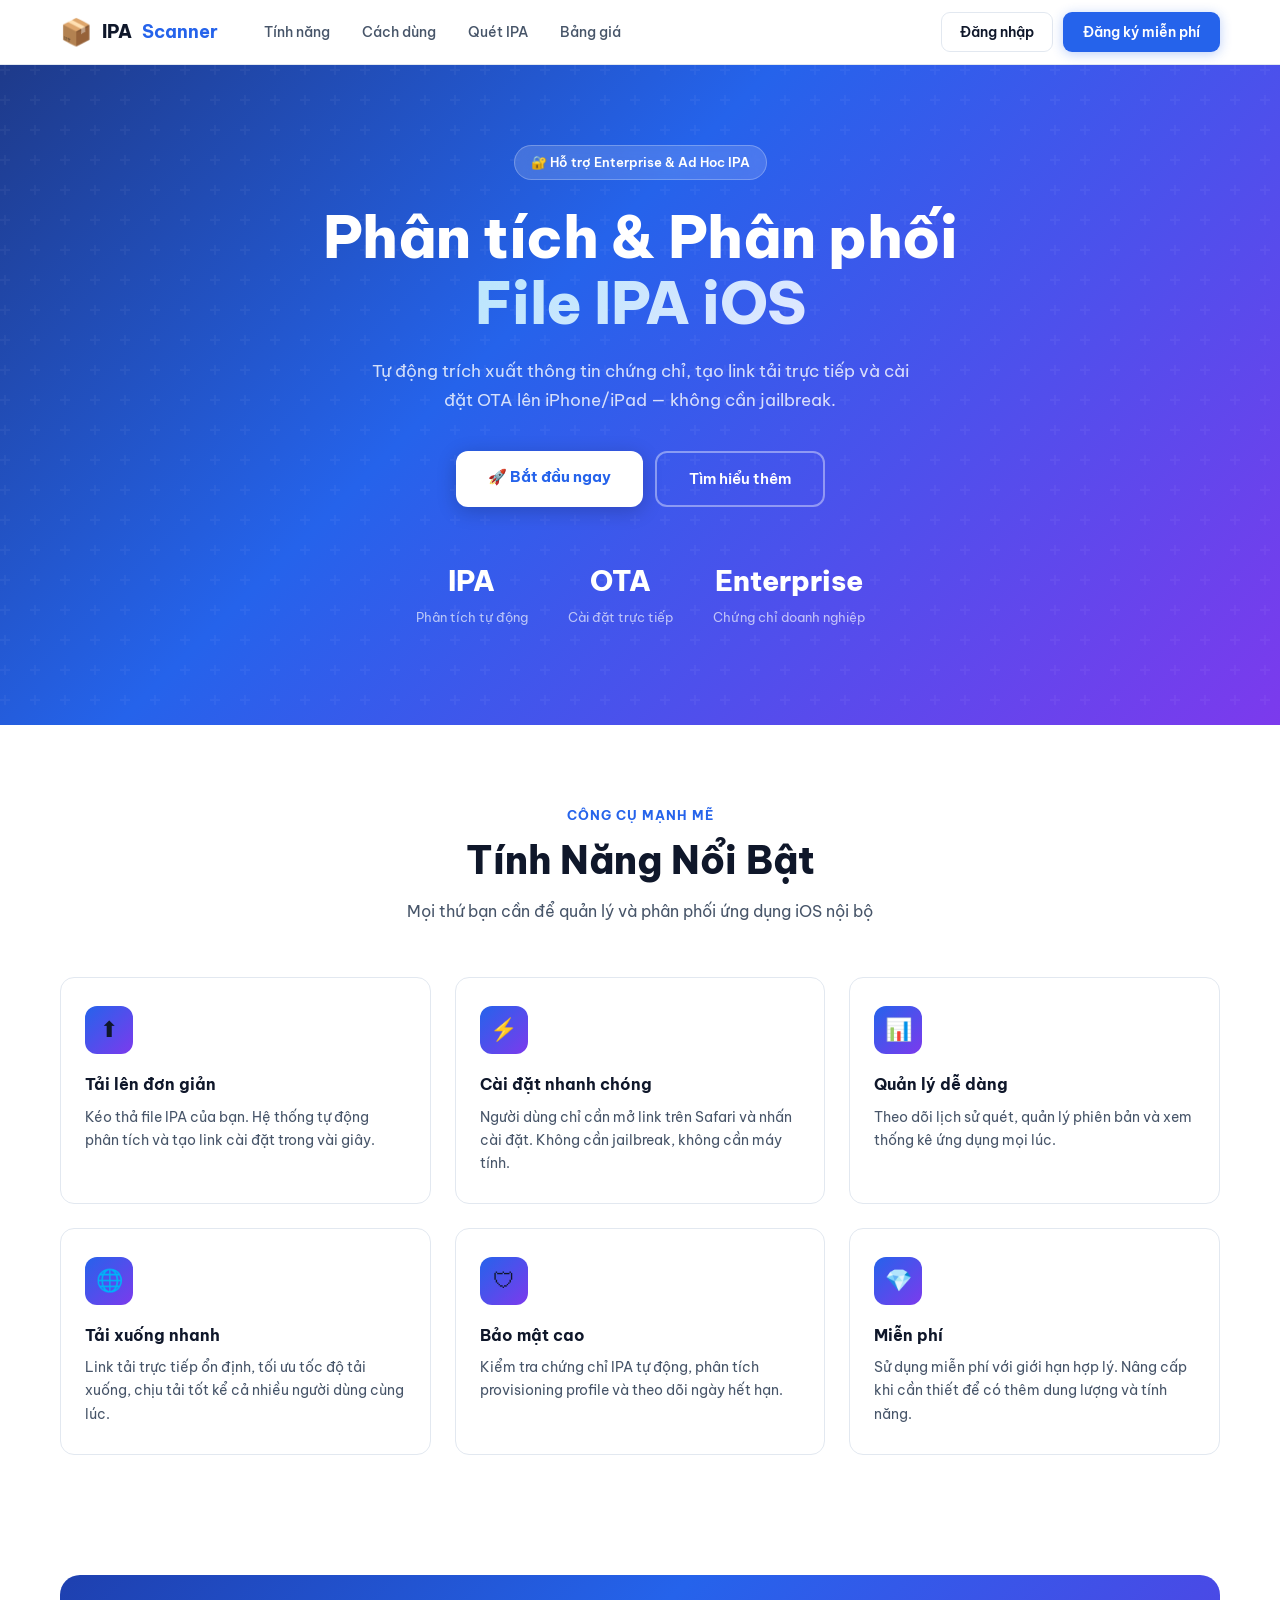
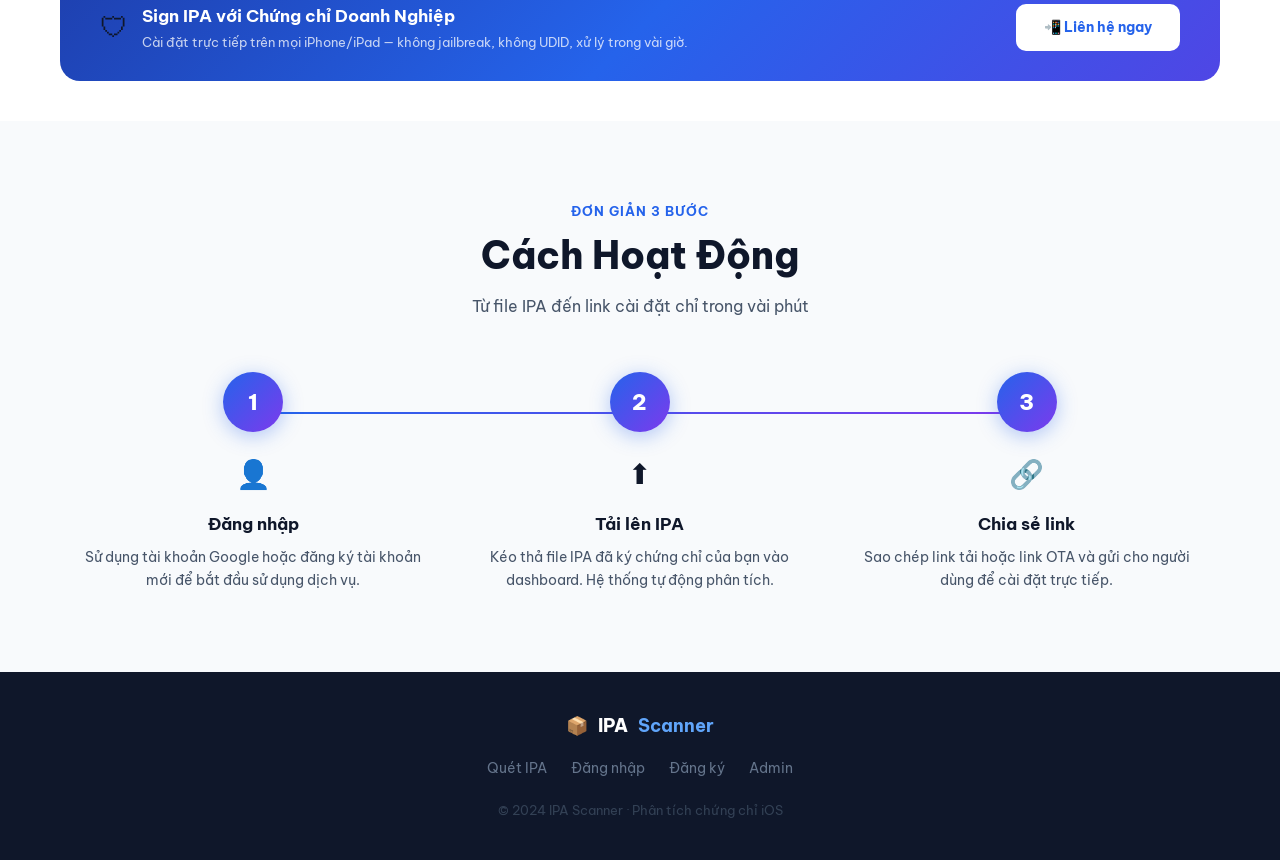
==== static/landing.html @ 9aab47c9 "initial commit" ====
<!DOCTYPE html>
<html lang="vi">
<head>
<meta charset="UTF-8">
<meta name="viewport" content="width=device-width, initial-scale=1.0">
<title>IPA Scanner — Phân tích & Phân phối IPA iOS</title>
<link href="https://fonts.googleapis.com/css2?family=Be+Vietnam+Pro:wght@400;500;600;700;800&display=swap" rel="stylesheet">
<link rel="stylesheet" href="landing.css">
</head>
<body>

<!-- Navbar -->
<nav class="navbar">
  <div class="nav-inner">
    <a href="/" class="logo"><span class="logo-icon">📦</span>IPA <strong>Scanner</strong></a>
    <div class="nav-links">
      <a href="#features">Tính năng</a>
      <a href="#how-it-works">Cách dùng</a>
      <a href="/scan">Quét IPA</a>
      <a href="/pricing">Bảng giá</a>
    </div>
    <div class="nav-actions" id="navActions">
      <a href="/login" class="btn-outline">Đăng nhập</a>
      <a href="/register" class="btn-primary">Đăng ký miễn phí</a>
    </div>
  </div>
</nav>

<!-- Hero -->
<section class="hero">
  <div class="hero-content">
    <div class="hero-badge">🔐 Hỗ trợ Enterprise &amp; Ad Hoc IPA</div>
    <h1>Phân tích &amp; Phân phối<br><span>File IPA iOS</span></h1>
    <p class="hero-sub">Tự động trích xuất thông tin chứng chỉ, tạo link tải trực tiếp và cài đặt OTA lên iPhone/iPad — không cần jailbreak.</p>
    <div class="hero-btns">
      <a href="/scan" class="btn-hero-primary">🚀 Bắt đầu ngay</a>
      <a href="#how-it-works" class="btn-hero-outline">Tìm hiểu thêm</a>
    </div>
    <div class="hero-stats">
      <div class="hero-stat"><strong>IPA</strong><span>Phân tích tự động</span></div>
      <div class="hero-stat"><strong>OTA</strong><span>Cài đặt trực tiếp</span></div>
      <div class="hero-stat"><strong>Enterprise</strong><span>Chứng chỉ doanh nghiệp</span></div>
    </div>
  </div>
</section>

<!-- Features -->
<section class="section features" id="features">
  <div class="section-inner">
    <div class="section-header">
      <div class="section-label">Công cụ mạnh mẽ</div>
      <h2 class="section-title">Tính Năng Nổi Bật</h2>
      <p class="section-sub">Mọi thứ bạn cần để quản lý và phân phối ứng dụng iOS nội bộ</p>
    </div>
    <div class="features-grid">
      <div class="feature-card">
        <div class="feature-icon">⬆</div>
        <div class="feature-title">Tải lên đơn giản</div>
        <p class="feature-desc">Kéo thả file IPA của bạn. Hệ thống tự động phân tích và tạo link cài đặt trong vài giây.</p>
      </div>
      <div class="feature-card">
        <div class="feature-icon">⚡</div>
        <div class="feature-title">Cài đặt nhanh chóng</div>
        <p class="feature-desc">Người dùng chỉ cần mở link trên Safari và nhấn cài đặt. Không cần jailbreak, không cần máy tính.</p>
      </div>
      <div class="feature-card">
        <div class="feature-icon">📊</div>
        <div class="feature-title">Quản lý dễ dàng</div>
        <p class="feature-desc">Theo dõi lịch sử quét, quản lý phiên bản và xem thống kê ứng dụng mọi lúc.</p>
      </div>
      <div class="feature-card">
        <div class="feature-icon">🌐</div>
        <div class="feature-title">Tải xuống nhanh</div>
        <p class="feature-desc">Link tải trực tiếp ổn định, tối ưu tốc độ tải xuống, chịu tải tốt kể cả nhiều người dùng cùng lúc.</p>
      </div>
      <div class="feature-card">
        <div class="feature-icon">🛡</div>
        <div class="feature-title">Bảo mật cao</div>
        <p class="feature-desc">Kiểm tra chứng chỉ IPA tự động, phân tích provisioning profile và theo dõi ngày hết hạn.</p>
      </div>
      <div class="feature-card">
        <div class="feature-icon">💎</div>
        <div class="feature-title">Miễn phí</div>
        <p class="feature-desc">Sử dụng miễn phí với giới hạn hợp lý. Nâng cấp khi cần thiết để có thêm dung lượng và tính năng.</p>
      </div>
    </div>
  </div>
</section>

<!-- CTA Banner -->
<div class="cta-banner-wrap">
  <div class="section-inner">
    <div class="cta-banner">
      <div class="cta-banner-text">
        <div class="cta-banner-icon">🛡</div>
        <div>
          <div class="cta-banner-title">Sign IPA với Chứng chỉ Doanh Nghiệp</div>
          <div class="cta-banner-sub">Cài đặt trực tiếp trên mọi iPhone/iPad — không jailbreak, không UDID, xử lý trong vài giờ.</div>
        </div>
      </div>
      <a href="/scan" class="btn-cta">📲 Liên hệ ngay</a>
    </div>
  </div>
</div>

<!-- How it works -->
<section class="section" id="how-it-works" style="background:var(--bg2)">
  <div class="section-inner">
    <div class="section-header">
      <div class="section-label">Đơn giản 3 bước</div>
      <h2 class="section-title">Cách Hoạt Động</h2>
      <p class="section-sub">Từ file IPA đến link cài đặt chỉ trong vài phút</p>
    </div>
    <div class="steps-row">
      <div class="step">
        <div class="step-num">1</div>
        <div class="step-icon">👤</div>
        <div class="step-title">Đăng nhập</div>
        <p class="step-desc">Sử dụng tài khoản Google hoặc đăng ký tài khoản mới để bắt đầu sử dụng dịch vụ.</p>
      </div>
      <div class="step">
        <div class="step-num">2</div>
        <div class="step-icon">⬆</div>
        <div class="step-title">Tải lên IPA</div>
        <p class="step-desc">Kéo thả file IPA đã ký chứng chỉ của bạn vào dashboard. Hệ thống tự động phân tích.</p>
      </div>
      <div class="step">
        <div class="step-num">3</div>
        <div class="step-icon">🔗</div>
        <div class="step-title">Chia sẻ link</div>
        <p class="step-desc">Sao chép link tải hoặc link OTA và gửi cho người dùng để cài đặt trực tiếp.</p>
      </div>
    </div>
  </div>
</section>

<!-- Footer -->
<footer class="footer">
  <div class="footer-inner">
    <a href="/" class="footer-logo"><span>📦</span>IPA <strong>Scanner</strong></a>
    <div class="footer-links">
      <a href="/scan">Quét IPA</a>
      <a href="/login">Đăng nhập</a>
      <a href="/register">Đăng ký</a>
      <a href="/admin">Admin</a>
    </div>
    <div class="footer-copy" id="footerCopy">© 2024 IPA Scanner · Phân tích chứng chỉ iOS</div>
  </div>
</footer>

<script>
// Update navbar based on login state
fetch('/api/auth/me', { credentials: 'include' }).then(r => r.json()).then(d => {
    const actions = document.getElementById('navActions');
    if (d.logged_in) {
        actions.innerHTML = `
            <a href="/scan" class="btn-outline">📦 Quét IPA</a>
            ${d.user.is_admin ? '<a href="/admin" class="btn-outline">⚙ Admin</a>' : ''}
            <div class="nav-user">
                <div class="nav-user-avatar">${d.user.username[0].toUpperCase()}</div>
                <span>${d.user.username}</span>
            </div>`;
    }
}).catch(() => {});

// Footer text
fetch('/api/admin/settings').then(r => r.json()).then(d => {
    if (d.footer_text) document.getElementById('footerCopy').textContent = d.footer_text;
}).catch(() => {});

// Smooth scroll for anchor links
document.querySelectorAll('a[href^="#"]').forEach(a => {
    a.addEventListener('click', e => {
        e.preventDefault();
        const el = document.querySelector(a.getAttribute('href'));
        if (el) el.scrollIntoView({ behavior: 'smooth', block: 'start' });
    });
});
</script>
</body>
</html>
---- static/landing.css ----
*,*::before,*::after{margin:0;padding:0;box-sizing:border-box}

:root{
    --primary:#2563EB;
    --primary-dark:#1D4ED8;
    --primary-light:#3B82F6;
    --accent:#7C3AED;
    --bg:#FFFFFF;
    --bg2:#F8FAFC;
    --bg3:#F1F5F9;
    --text:#0F172A;
    --text2:#475569;
    --text3:#94A3B8;
    --border:#E2E8F0;
    --radius:14px;
    --shadow:0 4px 24px rgba(0,0,0,.08);
    --shadow-lg:0 12px 48px rgba(0,0,0,.12);
}

html{scroll-behavior:smooth}
body{font-family:-apple-system,BlinkMacSystemFont,'Segoe UI','Be Vietnam Pro',sans-serif;background:var(--bg);color:var(--text);line-height:1.6}

/* ── Navbar ── */
.navbar{position:sticky;top:0;z-index:100;background:rgba(255,255,255,.92);backdrop-filter:blur(12px);border-bottom:1px solid var(--border);padding:0 24px}
.nav-inner{max-width:1160px;margin:0 auto;display:flex;align-items:center;height:64px;gap:32px}
.logo{display:flex;align-items:center;gap:10px;font-size:18px;font-weight:800;color:var(--text);text-decoration:none;flex-shrink:0}
.logo-icon{font-size:26px}
.logo strong{color:var(--primary)}
.nav-links{display:flex;gap:4px;flex:1}
.nav-links a{color:var(--text2);text-decoration:none;font-size:14px;font-weight:500;padding:6px 14px;border-radius:8px;transition:.2s}
.nav-links a:hover{color:var(--text);background:var(--bg3)}
.nav-actions{display:flex;gap:10px;align-items:center;flex-shrink:0}
.btn-outline{padding:8px 18px;border-radius:9px;border:1.5px solid var(--border);background:transparent;color:var(--text);font-size:14px;font-weight:600;cursor:pointer;text-decoration:none;transition:.2s}
.btn-outline:hover{border-color:var(--primary);color:var(--primary)}
.btn-primary{padding:9px 20px;border-radius:9px;background:var(--primary);color:#fff;font-size:14px;font-weight:600;cursor:pointer;text-decoration:none;border:none;transition:.2s;box-shadow:0 2px 12px rgba(37,99,235,.3)}
.btn-primary:hover{background:var(--primary-dark);transform:translateY(-1px);box-shadow:0 4px 16px rgba(37,99,235,.4)}
.nav-user{display:flex;align-items:center;gap:10px;font-size:14px;font-weight:600;color:var(--text)}
.nav-user-avatar{width:32px;height:32px;border-radius:50%;background:var(--primary);color:#fff;display:flex;align-items:center;justify-content:center;font-size:14px;font-weight:700}

/* ── Hero ── */
.hero{background:linear-gradient(135deg,#1E3A8A 0%,#2563EB 40%,#7C3AED 100%);padding:80px 24px 96px;text-align:center;position:relative;overflow:hidden}
.hero::before{content:'';position:absolute;inset:0;background:url("data:image/svg+xml,%3Csvg width='60' height='60' viewBox='0 0 60 60' xmlns='http://www.w3.org/2000/svg'%3E%3Cg fill='none' fill-rule='evenodd'%3E%3Cg fill='%23ffffff' fill-opacity='0.04'%3E%3Cpath d='M36 34v-4h-2v4h-4v2h4v4h2v-4h4v-2h-4zm0-30V0h-2v4h-4v2h4v4h2V6h4V4h-4zM6 34v-4H4v4H0v2h4v4h2v-4h4v-2H6zM6 4V0H4v4H0v2h4v4h2V6h4V4H6z'/%3E%3C/g%3E%3C/g%3E%3C/svg%3E")}
.hero-content{position:relative;max-width:760px;margin:0 auto}
.hero-badge{display:inline-flex;align-items:center;gap:6px;background:rgba(255,255,255,.15);backdrop-filter:blur(8px);border:1px solid rgba(255,255,255,.25);color:#fff;font-size:13px;font-weight:600;padding:6px 16px;border-radius:100px;margin-bottom:24px}
.hero h1{font-size:clamp(32px,5vw,58px);font-weight:800;color:#fff;line-height:1.15;margin-bottom:20px;letter-spacing:-.5px}
.hero h1 span{background:linear-gradient(135deg,#BAE6FD,#E0E7FF);-webkit-background-clip:text;-webkit-text-fill-color:transparent;background-clip:text}
.hero-sub{font-size:17px;color:rgba(255,255,255,.8);max-width:560px;margin:0 auto 36px;line-height:1.7}
.hero-btns{display:flex;gap:12px;justify-content:center;flex-wrap:wrap;margin-bottom:52px}
.btn-hero-primary{padding:14px 32px;border-radius:12px;background:#fff;color:var(--primary);font-size:15px;font-weight:700;text-decoration:none;transition:.2s;box-shadow:0 4px 20px rgba(0,0,0,.2)}
.btn-hero-primary:hover{transform:translateY(-2px);box-shadow:0 8px 28px rgba(0,0,0,.25)}
.btn-hero-outline{padding:14px 32px;border-radius:12px;border:2px solid rgba(255,255,255,.4);color:#fff;font-size:15px;font-weight:600;text-decoration:none;transition:.2s}
.btn-hero-outline:hover{background:rgba(255,255,255,.1);border-color:rgba(255,255,255,.7)}
.hero-stats{display:flex;justify-content:center;gap:40px;flex-wrap:wrap}
.hero-stat{text-align:center}
.hero-stat strong{display:block;font-size:28px;font-weight:800;color:#fff}
.hero-stat span{font-size:13px;color:rgba(255,255,255,.65)}

/* ── Sections ── */
.section{padding:80px 24px}
.section-inner{max-width:1160px;margin:0 auto}
.section-label{font-size:13px;font-weight:700;color:var(--primary);text-transform:uppercase;letter-spacing:1px;margin-bottom:12px}
.section-title{font-size:clamp(26px,3.5vw,38px);font-weight:800;color:var(--text);margin-bottom:14px;line-height:1.2}
.section-sub{font-size:16px;color:var(--text2);max-width:560px;line-height:1.7;margin-bottom:52px}
.section-header{text-align:center}
.section-header .section-sub{margin-left:auto;margin-right:auto}

/* ── Features ── */
.features{background:var(--bg)}
.features-grid{display:grid;grid-template-columns:repeat(3,1fr);gap:24px}
.feature-card{background:var(--bg);border:1.5px solid var(--border);border-radius:var(--radius);padding:28px 24px;transition:.25s;cursor:default}
.feature-card:hover{border-color:var(--primary);box-shadow:0 8px 32px rgba(37,99,235,.1);transform:translateY(-3px)}
.feature-icon{width:48px;height:48px;border-radius:12px;background:linear-gradient(135deg,var(--primary),var(--accent));display:flex;align-items:center;justify-content:center;font-size:22px;margin-bottom:18px}
.feature-title{font-size:16px;font-weight:700;color:var(--text);margin-bottom:8px}
.feature-desc{font-size:14px;color:var(--text2);line-height:1.65}

/* ── CTA Banner ── */
.cta-banner{background:linear-gradient(135deg,#1E40AF,#2563EB,#4F46E5);padding:28px 40px;border-radius:20px;display:flex;align-items:center;justify-content:space-between;gap:20px;flex-wrap:wrap;margin:0 auto;max-width:1160px}
.cta-banner-text{display:flex;align-items:center;gap:14px}
.cta-banner-icon{font-size:28px;flex-shrink:0}
.cta-banner-title{font-size:17px;font-weight:700;color:#fff}
.cta-banner-sub{font-size:13px;color:rgba(255,255,255,.75);margin-top:2px}
.cta-banner-wrap{padding:40px 24px}
.cta-banner-wrap .section-inner{max-width:1160px;margin:0 auto}
.btn-cta{padding:12px 28px;border-radius:10px;background:#fff;color:var(--primary);font-size:14px;font-weight:700;text-decoration:none;transition:.2s;white-space:nowrap;flex-shrink:0}
.btn-cta:hover{background:#F0F7FF;transform:translateY(-1px)}

/* ── How it works ── */
.steps-row{display:grid;grid-template-columns:repeat(3,1fr);gap:0;position:relative}
.steps-row::before{content:'';position:absolute;top:40px;left:calc(16.667% + 20px);right:calc(16.667% + 20px);height:2px;background:linear-gradient(90deg,var(--primary),var(--accent));z-index:0}
.step{text-align:center;padding:0 24px;position:relative;z-index:1}
.step-num{width:60px;height:60px;border-radius:50%;background:linear-gradient(135deg,var(--primary),var(--accent));color:#fff;font-size:22px;font-weight:800;display:flex;align-items:center;justify-content:center;margin:0 auto 20px;box-shadow:0 4px 20px rgba(37,99,235,.35)}
.step-icon{font-size:28px;margin-bottom:14px}
.step-title{font-size:17px;font-weight:700;color:var(--text);margin-bottom:8px}
.step-desc{font-size:14px;color:var(--text2);line-height:1.65}

/* ── Footer ── */
.footer{background:#0F172A;padding:40px 24px;text-align:center}
.footer-inner{max-width:1160px;margin:0 auto}
.footer-logo{display:flex;align-items:center;gap:10px;font-size:18px;font-weight:800;color:#fff;justify-content:center;margin-bottom:16px;text-decoration:none}
.footer-logo strong{color:#60A5FA}
.footer-links{display:flex;justify-content:center;gap:24px;margin-bottom:20px;flex-wrap:wrap}
.footer-links a{color:#64748B;font-size:14px;text-decoration:none;transition:.2s}
.footer-links a:hover{color:#94A3B8}
.footer-copy{color:#334155;font-size:13px}

/* ── Responsive ── */
@media(max-width:900px){
    .features-grid{grid-template-columns:repeat(2,1fr)}
    .steps-row{grid-template-columns:1fr;gap:32px}
    .steps-row::before{display:none}
    .nav-links{display:none}
}
@media(max-width:600px){
    .features-grid{grid-template-columns:1fr}
    .hero{padding:60px 20px 72px}
    .section{padding:56px 20px}
    .cta-banner{flex-direction:column;text-align:center;padding:28px 24px}
    .nav-actions .btn-outline{display:none}
}
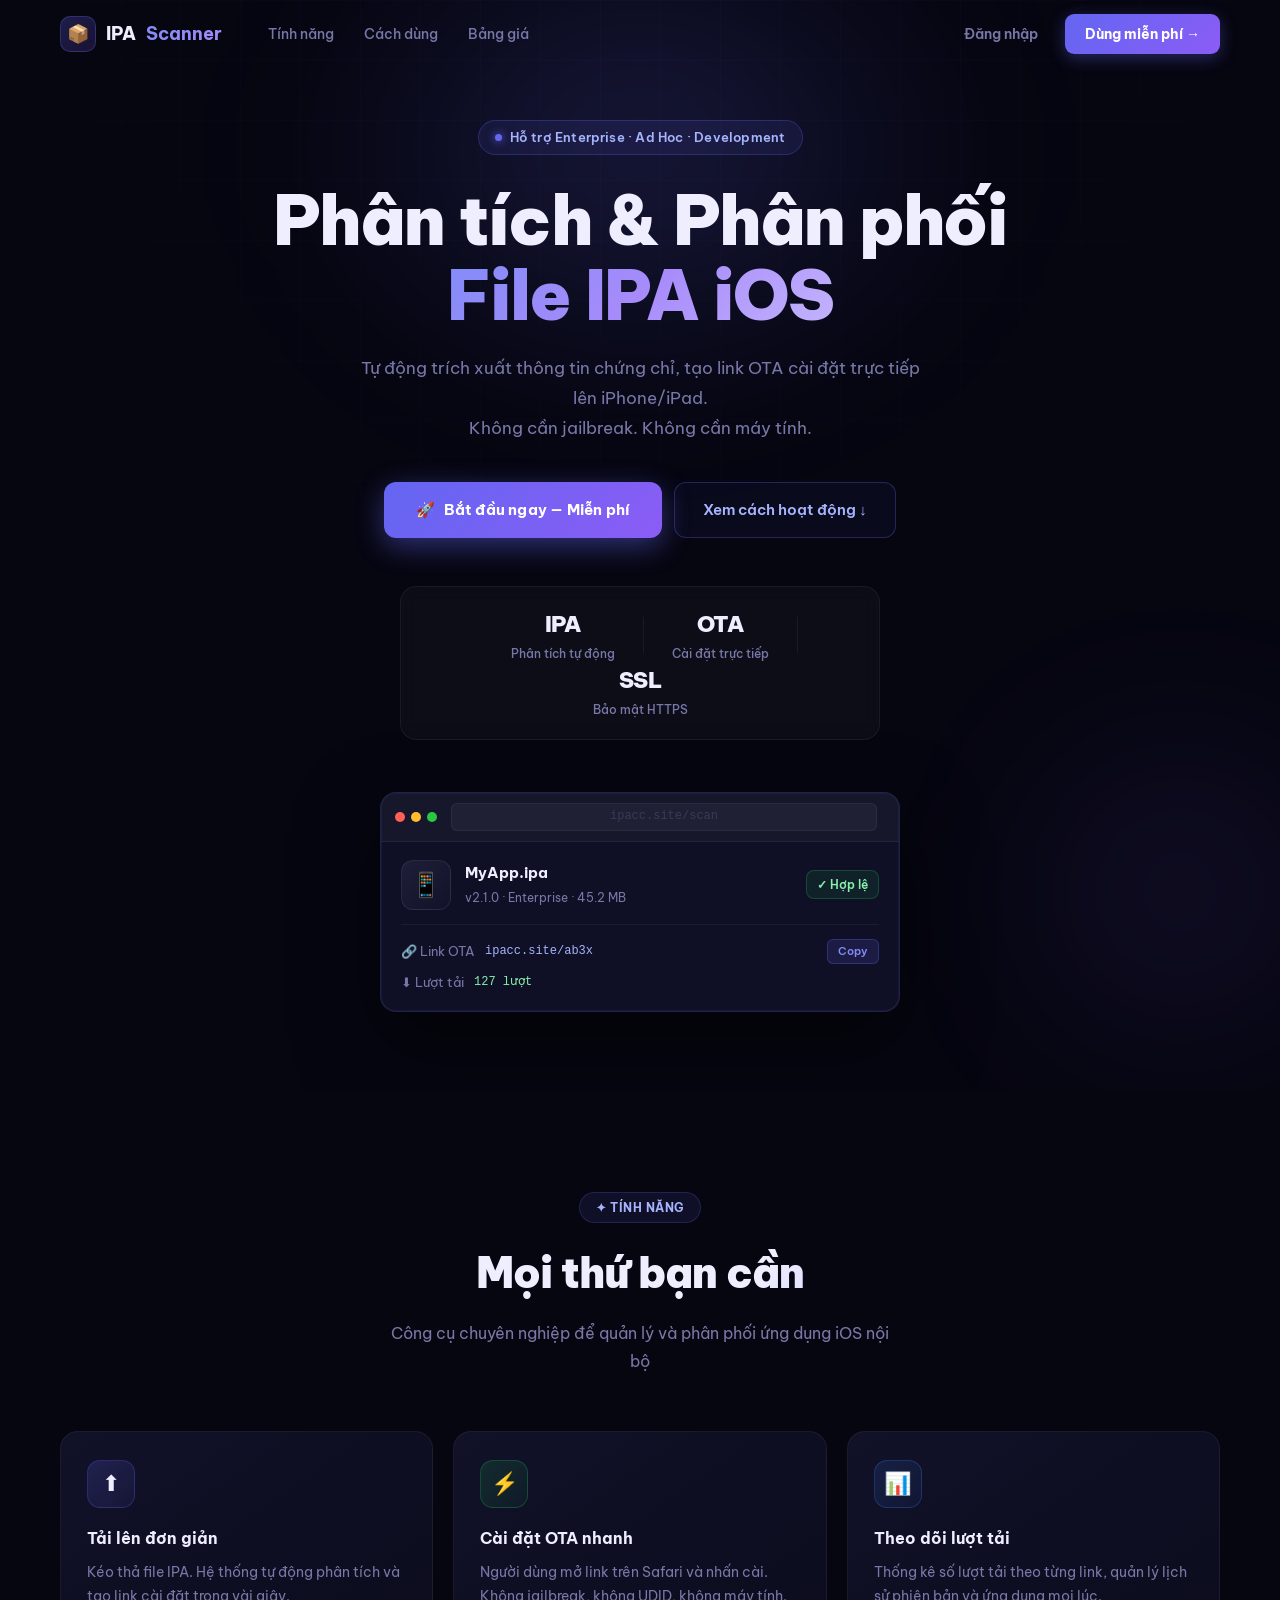
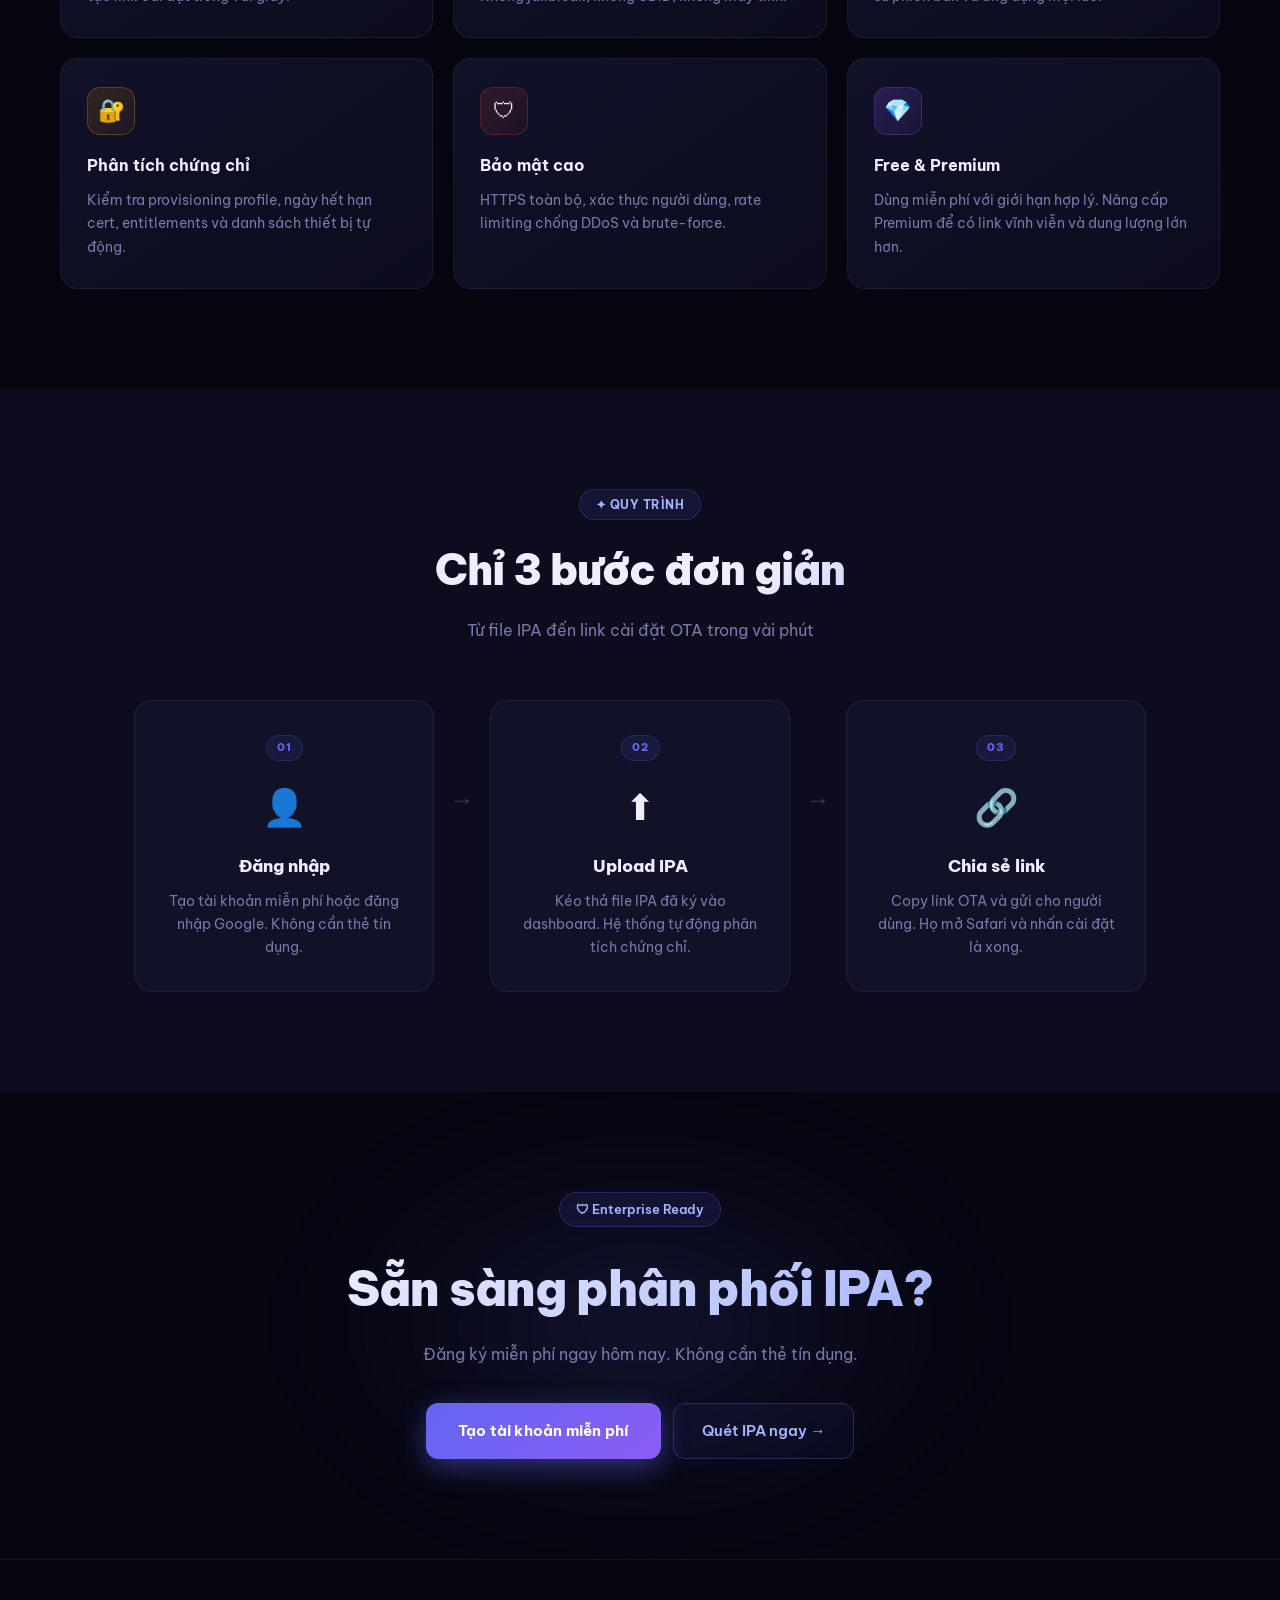
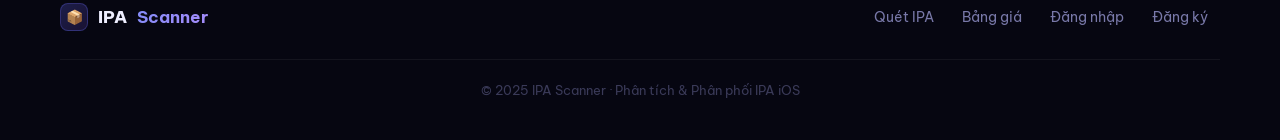
==== commit b5f89977: "Redesign landing page: dark theme, glassmorphism, preview card" ====
--- a/static/landing.html
+++ b/static/landing.html
@@ -4,132 +4,217 @@
 <meta charset="UTF-8">
 <meta name="viewport" content="width=device-width, initial-scale=1.0">
 <title>IPA Scanner — Phân tích & Phân phối IPA iOS</title>
-<link href="https://fonts.googleapis.com/css2?family=Be+Vietnam+Pro:wght@400;500;600;700;800&display=swap" rel="stylesheet">
+<link href="https://fonts.googleapis.com/css2?family=Be+Vietnam+Pro:wght@400;500;600;700;800;900&display=swap" rel="stylesheet">
 <link rel="stylesheet" href="landing.css">
 </head>
 <body>
 
 <!-- Navbar -->
-<nav class="navbar">
+<nav class="navbar" id="navbar">
   <div class="nav-inner">
-    <a href="/" class="logo"><span class="logo-icon">📦</span>IPA <strong>Scanner</strong></a>
+    <a href="/" class="logo">
+      <div class="logo-box">📦</div>
+      IPA <strong>Scanner</strong>
+    </a>
     <div class="nav-links">
       <a href="#features">Tính năng</a>
       <a href="#how-it-works">Cách dùng</a>
-      <a href="/scan">Quét IPA</a>
       <a href="/pricing">Bảng giá</a>
     </div>
     <div class="nav-actions" id="navActions">
-      <a href="/login" class="btn-outline">Đăng nhập</a>
-      <a href="/register" class="btn-primary">Đăng ký miễn phí</a>
+      <a href="/login" class="btn-ghost">Đăng nhập</a>
+      <a href="/register" class="btn-nav-cta">Dùng miễn phí →</a>
     </div>
   </div>
 </nav>
 
 <!-- Hero -->
 <section class="hero">
-  <div class="hero-content">
-    <div class="hero-badge">🔐 Hỗ trợ Enterprise &amp; Ad Hoc IPA</div>
-    <h1>Phân tích &amp; Phân phối<br><span>File IPA iOS</span></h1>
-    <p class="hero-sub">Tự động trích xuất thông tin chứng chỉ, tạo link tải trực tiếp và cài đặt OTA lên iPhone/iPad — không cần jailbreak.</p>
+  <div class="hero-glow hero-glow-1"></div>
+  <div class="hero-glow hero-glow-2"></div>
+  <div class="hero-grid"></div>
+
+  <div class="hero-inner">
+    <div class="hero-badge">
+      <span class="badge-dot"></span>
+      Hỗ trợ Enterprise · Ad Hoc · Development
+    </div>
+
+    <h1 class="hero-title">
+      Phân tích &amp; Phân phối<br>
+      <span class="gradient-text">File IPA iOS</span>
+    </h1>
+
+    <p class="hero-sub">
+      Tự động trích xuất thông tin chứng chỉ, tạo link OTA cài đặt trực tiếp lên iPhone/iPad.<br>
+      Không cần jailbreak. Không cần máy tính.
+    </p>
+
     <div class="hero-btns">
-      <a href="/scan" class="btn-hero-primary">🚀 Bắt đầu ngay</a>
-      <a href="#how-it-works" class="btn-hero-outline">Tìm hiểu thêm</a>
-    </div>
+      <a href="/scan" class="btn-cta-primary">
+        <span>🚀</span> Bắt đầu ngay — Miễn phí
+      </a>
+      <a href="#how-it-works" class="btn-cta-ghost">Xem cách hoạt động ↓</a>
+    </div>
+
     <div class="hero-stats">
-      <div class="hero-stat"><strong>IPA</strong><span>Phân tích tự động</span></div>
-      <div class="hero-stat"><strong>OTA</strong><span>Cài đặt trực tiếp</span></div>
-      <div class="hero-stat"><strong>Enterprise</strong><span>Chứng chỉ doanh nghiệp</span></div>
+      <div class="hero-stat">
+        <div class="stat-value">IPA</div>
+        <div class="stat-label">Phân tích tự động</div>
+      </div>
+      <div class="stat-divider"></div>
+      <div class="hero-stat">
+        <div class="stat-value">OTA</div>
+        <div class="stat-label">Cài đặt trực tiếp</div>
+      </div>
+      <div class="stat-divider"></div>
+      <div class="hero-stat">
+        <div class="stat-value">SSL</div>
+        <div class="stat-label">Bảo mật HTTPS</div>
+      </div>
+    </div>
+
+    <!-- Mock card preview -->
+    <div class="hero-preview">
+      <div class="preview-bar">
+        <span class="dot r"></span><span class="dot y"></span><span class="dot g"></span>
+        <span class="preview-url">ipacc.site/scan</span>
+      </div>
+      <div class="preview-body">
+        <div class="preview-row">
+          <div class="preview-icon-box">📱</div>
+          <div class="preview-info">
+            <div class="preview-app-name">MyApp.ipa</div>
+            <div class="preview-app-meta">v2.1.0 · Enterprise · 45.2 MB</div>
+          </div>
+          <div class="preview-badge">✓ Hợp lệ</div>
+        </div>
+        <div class="preview-divider"></div>
+        <div class="preview-link-row">
+          <span class="preview-link-label">🔗 Link OTA</span>
+          <span class="preview-link-val">ipacc.site/ab3x</span>
+          <span class="preview-copy">Copy</span>
+        </div>
+        <div class="preview-link-row" style="margin-top:8px">
+          <span class="preview-link-label">⬇ Lượt tải</span>
+          <span class="preview-link-val" style="color:#86efac">127 lượt</span>
+        </div>
+      </div>
     </div>
   </div>
 </section>
 
 <!-- Features -->
-<section class="section features" id="features">
+<section class="section" id="features">
   <div class="section-inner">
     <div class="section-header">
-      <div class="section-label">Công cụ mạnh mẽ</div>
-      <h2 class="section-title">Tính Năng Nổi Bật</h2>
-      <p class="section-sub">Mọi thứ bạn cần để quản lý và phân phối ứng dụng iOS nội bộ</p>
-    </div>
+      <div class="section-pill">✦ Tính năng</div>
+      <h2 class="section-title">Mọi thứ bạn cần</h2>
+      <p class="section-sub">Công cụ chuyên nghiệp để quản lý và phân phối ứng dụng iOS nội bộ</p>
+    </div>
+
     <div class="features-grid">
       <div class="feature-card">
-        <div class="feature-icon">⬆</div>
+        <div class="feature-icon-wrap" style="background:linear-gradient(135deg,rgba(99,102,241,.2),rgba(99,102,241,.08));border-color:rgba(99,102,241,.25)">
+          <span>⬆</span>
+        </div>
         <div class="feature-title">Tải lên đơn giản</div>
-        <p class="feature-desc">Kéo thả file IPA của bạn. Hệ thống tự động phân tích và tạo link cài đặt trong vài giây.</p>
-      </div>
-      <div class="feature-card">
-        <div class="feature-icon">⚡</div>
-        <div class="feature-title">Cài đặt nhanh chóng</div>
-        <p class="feature-desc">Người dùng chỉ cần mở link trên Safari và nhấn cài đặt. Không cần jailbreak, không cần máy tính.</p>
-      </div>
-      <div class="feature-card">
-        <div class="feature-icon">📊</div>
-        <div class="feature-title">Quản lý dễ dàng</div>
-        <p class="feature-desc">Theo dõi lịch sử quét, quản lý phiên bản và xem thống kê ứng dụng mọi lúc.</p>
-      </div>
-      <div class="feature-card">
-        <div class="feature-icon">🌐</div>
-        <div class="feature-title">Tải xuống nhanh</div>
-        <p class="feature-desc">Link tải trực tiếp ổn định, tối ưu tốc độ tải xuống, chịu tải tốt kể cả nhiều người dùng cùng lúc.</p>
-      </div>
-      <div class="feature-card">
-        <div class="feature-icon">🛡</div>
+        <p class="feature-desc">Kéo thả file IPA. Hệ thống tự động phân tích và tạo link cài đặt trong vài giây.</p>
+        <div class="feature-glow" style="background:radial-gradient(circle at 50% 100%,rgba(99,102,241,.12),transparent 70%)"></div>
+      </div>
+
+      <div class="feature-card">
+        <div class="feature-icon-wrap" style="background:linear-gradient(135deg,rgba(34,197,94,.15),rgba(34,197,94,.06));border-color:rgba(34,197,94,.25)">
+          <span>⚡</span>
+        </div>
+        <div class="feature-title">Cài đặt OTA nhanh</div>
+        <p class="feature-desc">Người dùng mở link trên Safari và nhấn cài. Không jailbreak, không UDID, không máy tính.</p>
+        <div class="feature-glow" style="background:radial-gradient(circle at 50% 100%,rgba(34,197,94,.1),transparent 70%)"></div>
+      </div>
+
+      <div class="feature-card">
+        <div class="feature-icon-wrap" style="background:linear-gradient(135deg,rgba(59,130,246,.15),rgba(59,130,246,.06));border-color:rgba(59,130,246,.25)">
+          <span>📊</span>
+        </div>
+        <div class="feature-title">Theo dõi lượt tải</div>
+        <p class="feature-desc">Thống kê số lượt tải theo từng link, quản lý lịch sử phiên bản và ứng dụng mọi lúc.</p>
+        <div class="feature-glow" style="background:radial-gradient(circle at 50% 100%,rgba(59,130,246,.1),transparent 70%)"></div>
+      </div>
+
+      <div class="feature-card">
+        <div class="feature-icon-wrap" style="background:linear-gradient(135deg,rgba(245,158,11,.15),rgba(245,158,11,.06));border-color:rgba(245,158,11,.25)">
+          <span>🔐</span>
+        </div>
+        <div class="feature-title">Phân tích chứng chỉ</div>
+        <p class="feature-desc">Kiểm tra provisioning profile, ngày hết hạn cert, entitlements và danh sách thiết bị tự động.</p>
+        <div class="feature-glow" style="background:radial-gradient(circle at 50% 100%,rgba(245,158,11,.1),transparent 70%)"></div>
+      </div>
+
+      <div class="feature-card">
+        <div class="feature-icon-wrap" style="background:linear-gradient(135deg,rgba(239,68,68,.15),rgba(239,68,68,.06));border-color:rgba(239,68,68,.25)">
+          <span>🛡</span>
+        </div>
         <div class="feature-title">Bảo mật cao</div>
-        <p class="feature-desc">Kiểm tra chứng chỉ IPA tự động, phân tích provisioning profile và theo dõi ngày hết hạn.</p>
-      </div>
-      <div class="feature-card">
-        <div class="feature-icon">💎</div>
-        <div class="feature-title">Miễn phí</div>
-        <p class="feature-desc">Sử dụng miễn phí với giới hạn hợp lý. Nâng cấp khi cần thiết để có thêm dung lượng và tính năng.</p>
-      </div>
-    </div>
-  </div>
-</section>
-
-<!-- CTA Banner -->
-<div class="cta-banner-wrap">
-  <div class="section-inner">
-    <div class="cta-banner">
-      <div class="cta-banner-text">
-        <div class="cta-banner-icon">🛡</div>
-        <div>
-          <div class="cta-banner-title">Sign IPA với Chứng chỉ Doanh Nghiệp</div>
-          <div class="cta-banner-sub">Cài đặt trực tiếp trên mọi iPhone/iPad — không jailbreak, không UDID, xử lý trong vài giờ.</div>
-        </div>
-      </div>
-      <a href="/scan" class="btn-cta">📲 Liên hệ ngay</a>
-    </div>
-  </div>
-</div>
+        <p class="feature-desc">HTTPS toàn bộ, xác thực người dùng, rate limiting chống DDoS và brute-force.</p>
+        <div class="feature-glow" style="background:radial-gradient(circle at 50% 100%,rgba(239,68,68,.1),transparent 70%)"></div>
+      </div>
+
+      <div class="feature-card">
+        <div class="feature-icon-wrap" style="background:linear-gradient(135deg,rgba(139,92,246,.2),rgba(139,92,246,.08));border-color:rgba(139,92,246,.25)">
+          <span>💎</span>
+        </div>
+        <div class="feature-title">Free & Premium</div>
+        <p class="feature-desc">Dùng miễn phí với giới hạn hợp lý. Nâng cấp Premium để có link vĩnh viễn và dung lượng lớn hơn.</p>
+        <div class="feature-glow" style="background:radial-gradient(circle at 50% 100%,rgba(139,92,246,.12),transparent 70%)"></div>
+      </div>
+    </div>
+  </div>
+</section>
 
 <!-- How it works -->
-<section class="section" id="how-it-works" style="background:var(--bg2)">
+<section class="section section-alt" id="how-it-works">
   <div class="section-inner">
     <div class="section-header">
-      <div class="section-label">Đơn giản 3 bước</div>
-      <h2 class="section-title">Cách Hoạt Động</h2>
-      <p class="section-sub">Từ file IPA đến link cài đặt chỉ trong vài phút</p>
-    </div>
+      <div class="section-pill">✦ Quy trình</div>
+      <h2 class="section-title">Chỉ 3 bước đơn giản</h2>
+      <p class="section-sub">Từ file IPA đến link cài đặt OTA trong vài phút</p>
+    </div>
+
     <div class="steps-row">
-      <div class="step">
-        <div class="step-num">1</div>
+      <div class="step-card">
+        <div class="step-num">01</div>
         <div class="step-icon">👤</div>
         <div class="step-title">Đăng nhập</div>
-        <p class="step-desc">Sử dụng tài khoản Google hoặc đăng ký tài khoản mới để bắt đầu sử dụng dịch vụ.</p>
-      </div>
-      <div class="step">
-        <div class="step-num">2</div>
+        <p class="step-desc">Tạo tài khoản miễn phí hoặc đăng nhập Google. Không cần thẻ tín dụng.</p>
+      </div>
+      <div class="step-arrow">→</div>
+      <div class="step-card">
+        <div class="step-num">02</div>
         <div class="step-icon">⬆</div>
-        <div class="step-title">Tải lên IPA</div>
-        <p class="step-desc">Kéo thả file IPA đã ký chứng chỉ của bạn vào dashboard. Hệ thống tự động phân tích.</p>
-      </div>
-      <div class="step">
-        <div class="step-num">3</div>
+        <div class="step-title">Upload IPA</div>
+        <p class="step-desc">Kéo thả file IPA đã ký vào dashboard. Hệ thống tự động phân tích chứng chỉ.</p>
+      </div>
+      <div class="step-arrow">→</div>
+      <div class="step-card">
+        <div class="step-num">03</div>
         <div class="step-icon">🔗</div>
         <div class="step-title">Chia sẻ link</div>
-        <p class="step-desc">Sao chép link tải hoặc link OTA và gửi cho người dùng để cài đặt trực tiếp.</p>
-      </div>
+        <p class="step-desc">Copy link OTA và gửi cho người dùng. Họ mở Safari và nhấn cài đặt là xong.</p>
+      </div>
+    </div>
+  </div>
+</section>
+
+<!-- CTA -->
+<section class="section-cta">
+  <div class="cta-glow"></div>
+  <div class="section-inner cta-inner">
+    <div class="cta-badge">🛡 Enterprise Ready</div>
+    <h2 class="cta-title">Sẵn sàng phân phối IPA?</h2>
+    <p class="cta-sub">Đăng ký miễn phí ngay hôm nay. Không cần thẻ tín dụng.</p>
+    <div class="cta-btns">
+      <a href="/register" class="btn-cta-primary">Tạo tài khoản miễn phí</a>
+      <a href="/scan" class="btn-cta-ghost">Quét IPA ngay →</a>
     </div>
   </div>
 </section>
@@ -137,38 +222,47 @@
 <!-- Footer -->
 <footer class="footer">
   <div class="footer-inner">
-    <a href="/" class="footer-logo"><span>📦</span>IPA <strong>Scanner</strong></a>
-    <div class="footer-links">
-      <a href="/scan">Quét IPA</a>
-      <a href="/login">Đăng nhập</a>
-      <a href="/register">Đăng ký</a>
-      <a href="/admin">Admin</a>
-    </div>
-    <div class="footer-copy" id="footerCopy">© 2024 IPA Scanner · Phân tích chứng chỉ iOS</div>
+    <div class="footer-top">
+      <a href="/" class="footer-logo">
+        <div class="logo-box small">📦</div>
+        IPA <strong>Scanner</strong>
+      </a>
+      <div class="footer-links">
+        <a href="/scan">Quét IPA</a>
+        <a href="/pricing">Bảng giá</a>
+        <a href="/login">Đăng nhập</a>
+        <a href="/register">Đăng ký</a>
+      </div>
+    </div>
+    <div class="footer-divider"></div>
+    <div class="footer-copy" id="footerCopy">© 2025 IPA Scanner · Phân tích &amp; Phân phối IPA iOS</div>
   </div>
 </footer>
 
 <script>
-// Update navbar based on login state
 fetch('/api/auth/me', { credentials: 'include' }).then(r => r.json()).then(d => {
+    if (!d.logged_in) return;
     const actions = document.getElementById('navActions');
-    if (d.logged_in) {
-        actions.innerHTML = `
-            <a href="/scan" class="btn-outline">📦 Quét IPA</a>
-            ${d.user.is_admin ? '<a href="/admin" class="btn-outline">⚙ Admin</a>' : ''}
-            <div class="nav-user">
-                <div class="nav-user-avatar">${d.user.username[0].toUpperCase()}</div>
-                <span>${d.user.username}</span>
-            </div>`;
-    }
+    actions.innerHTML = `
+        <a href="/scan" class="btn-ghost">📦 Quét IPA</a>
+        ${d.user.is_admin ? '<a href="/admin" class="btn-ghost">⚙ Admin</a>' : ''}
+        <div class="nav-user">
+            <div class="nav-avatar">${d.user.username[0].toUpperCase()}</div>
+            <span>${d.user.username}</span>
+        </div>`;
 }).catch(() => {});
 
-// Footer text
 fetch('/api/admin/settings').then(r => r.json()).then(d => {
     if (d.footer_text) document.getElementById('footerCopy').textContent = d.footer_text;
 }).catch(() => {});
 
-// Smooth scroll for anchor links
+// Navbar scroll effect
+const nav = document.getElementById('navbar');
+window.addEventListener('scroll', () => {
+    nav.classList.toggle('scrolled', window.scrollY > 20);
+});
+
+// Smooth scroll
 document.querySelectorAll('a[href^="#"]').forEach(a => {
     a.addEventListener('click', e => {
         e.preventDefault();
--- a/static/landing.css
+++ b/static/landing.css
@@ -1,119 +1,455 @@
 *,*::before,*::after{margin:0;padding:0;box-sizing:border-box}
 
-:root{
-    --primary:#2563EB;
-    --primary-dark:#1D4ED8;
-    --primary-light:#3B82F6;
-    --accent:#7C3AED;
-    --bg:#FFFFFF;
-    --bg2:#F8FAFC;
-    --bg3:#F1F5F9;
-    --text:#0F172A;
-    --text2:#475569;
-    --text3:#94A3B8;
-    --border:#E2E8F0;
-    --radius:14px;
-    --shadow:0 4px 24px rgba(0,0,0,.08);
-    --shadow-lg:0 12px 48px rgba(0,0,0,.12);
-}
-
-html{scroll-behavior:smooth}
-body{font-family:-apple-system,BlinkMacSystemFont,'Segoe UI','Be Vietnam Pro',sans-serif;background:var(--bg);color:var(--text);line-height:1.6}
-
-/* ── Navbar ── */
-.navbar{position:sticky;top:0;z-index:100;background:rgba(255,255,255,.92);backdrop-filter:blur(12px);border-bottom:1px solid var(--border);padding:0 24px}
-.nav-inner{max-width:1160px;margin:0 auto;display:flex;align-items:center;height:64px;gap:32px}
-.logo{display:flex;align-items:center;gap:10px;font-size:18px;font-weight:800;color:var(--text);text-decoration:none;flex-shrink:0}
-.logo-icon{font-size:26px}
-.logo strong{color:var(--primary)}
-.nav-links{display:flex;gap:4px;flex:1}
-.nav-links a{color:var(--text2);text-decoration:none;font-size:14px;font-weight:500;padding:6px 14px;border-radius:8px;transition:.2s}
-.nav-links a:hover{color:var(--text);background:var(--bg3)}
-.nav-actions{display:flex;gap:10px;align-items:center;flex-shrink:0}
-.btn-outline{padding:8px 18px;border-radius:9px;border:1.5px solid var(--border);background:transparent;color:var(--text);font-size:14px;font-weight:600;cursor:pointer;text-decoration:none;transition:.2s}
-.btn-outline:hover{border-color:var(--primary);color:var(--primary)}
-.btn-primary{padding:9px 20px;border-radius:9px;background:var(--primary);color:#fff;font-size:14px;font-weight:600;cursor:pointer;text-decoration:none;border:none;transition:.2s;box-shadow:0 2px 12px rgba(37,99,235,.3)}
-.btn-primary:hover{background:var(--primary-dark);transform:translateY(-1px);box-shadow:0 4px 16px rgba(37,99,235,.4)}
-.nav-user{display:flex;align-items:center;gap:10px;font-size:14px;font-weight:600;color:var(--text)}
-.nav-user-avatar{width:32px;height:32px;border-radius:50%;background:var(--primary);color:#fff;display:flex;align-items:center;justify-content:center;font-size:14px;font-weight:700}
-
-/* ── Hero ── */
-.hero{background:linear-gradient(135deg,#1E3A8A 0%,#2563EB 40%,#7C3AED 100%);padding:80px 24px 96px;text-align:center;position:relative;overflow:hidden}
-.hero::before{content:'';position:absolute;inset:0;background:url("data:image/svg+xml,%3Csvg width='60' height='60' viewBox='0 0 60 60' xmlns='http://www.w3.org/2000/svg'%3E%3Cg fill='none' fill-rule='evenodd'%3E%3Cg fill='%23ffffff' fill-opacity='0.04'%3E%3Cpath d='M36 34v-4h-2v4h-4v2h4v4h2v-4h4v-2h-4zm0-30V0h-2v4h-4v2h4v4h2V6h4V4h-4zM6 34v-4H4v4H0v2h4v4h2v-4h4v-2H6zM6 4V0H4v4H0v2h4v4h2V6h4V4H6z'/%3E%3C/g%3E%3C/g%3E%3C/svg%3E")}
-.hero-content{position:relative;max-width:760px;margin:0 auto}
-.hero-badge{display:inline-flex;align-items:center;gap:6px;background:rgba(255,255,255,.15);backdrop-filter:blur(8px);border:1px solid rgba(255,255,255,.25);color:#fff;font-size:13px;font-weight:600;padding:6px 16px;border-radius:100px;margin-bottom:24px}
-.hero h1{font-size:clamp(32px,5vw,58px);font-weight:800;color:#fff;line-height:1.15;margin-bottom:20px;letter-spacing:-.5px}
-.hero h1 span{background:linear-gradient(135deg,#BAE6FD,#E0E7FF);-webkit-background-clip:text;-webkit-text-fill-color:transparent;background-clip:text}
-.hero-sub{font-size:17px;color:rgba(255,255,255,.8);max-width:560px;margin:0 auto 36px;line-height:1.7}
-.hero-btns{display:flex;gap:12px;justify-content:center;flex-wrap:wrap;margin-bottom:52px}
-.btn-hero-primary{padding:14px 32px;border-radius:12px;background:#fff;color:var(--primary);font-size:15px;font-weight:700;text-decoration:none;transition:.2s;box-shadow:0 4px 20px rgba(0,0,0,.2)}
-.btn-hero-primary:hover{transform:translateY(-2px);box-shadow:0 8px 28px rgba(0,0,0,.25)}
-.btn-hero-outline{padding:14px 32px;border-radius:12px;border:2px solid rgba(255,255,255,.4);color:#fff;font-size:15px;font-weight:600;text-decoration:none;transition:.2s}
-.btn-hero-outline:hover{background:rgba(255,255,255,.1);border-color:rgba(255,255,255,.7)}
-.hero-stats{display:flex;justify-content:center;gap:40px;flex-wrap:wrap}
-.hero-stat{text-align:center}
-.hero-stat strong{display:block;font-size:28px;font-weight:800;color:#fff}
-.hero-stat span{font-size:13px;color:rgba(255,255,255,.65)}
-
-/* ── Sections ── */
-.section{padding:80px 24px}
-.section-inner{max-width:1160px;margin:0 auto}
-.section-label{font-size:13px;font-weight:700;color:var(--primary);text-transform:uppercase;letter-spacing:1px;margin-bottom:12px}
-.section-title{font-size:clamp(26px,3.5vw,38px);font-weight:800;color:var(--text);margin-bottom:14px;line-height:1.2}
-.section-sub{font-size:16px;color:var(--text2);max-width:560px;line-height:1.7;margin-bottom:52px}
-.section-header{text-align:center}
-.section-header .section-sub{margin-left:auto;margin-right:auto}
-
-/* ── Features ── */
-.features{background:var(--bg)}
-.features-grid{display:grid;grid-template-columns:repeat(3,1fr);gap:24px}
-.feature-card{background:var(--bg);border:1.5px solid var(--border);border-radius:var(--radius);padding:28px 24px;transition:.25s;cursor:default}
-.feature-card:hover{border-color:var(--primary);box-shadow:0 8px 32px rgba(37,99,235,.1);transform:translateY(-3px)}
-.feature-icon{width:48px;height:48px;border-radius:12px;background:linear-gradient(135deg,var(--primary),var(--accent));display:flex;align-items:center;justify-content:center;font-size:22px;margin-bottom:18px}
-.feature-title{font-size:16px;font-weight:700;color:var(--text);margin-bottom:8px}
-.feature-desc{font-size:14px;color:var(--text2);line-height:1.65}
-
-/* ── CTA Banner ── */
-.cta-banner{background:linear-gradient(135deg,#1E40AF,#2563EB,#4F46E5);padding:28px 40px;border-radius:20px;display:flex;align-items:center;justify-content:space-between;gap:20px;flex-wrap:wrap;margin:0 auto;max-width:1160px}
-.cta-banner-text{display:flex;align-items:center;gap:14px}
-.cta-banner-icon{font-size:28px;flex-shrink:0}
-.cta-banner-title{font-size:17px;font-weight:700;color:#fff}
-.cta-banner-sub{font-size:13px;color:rgba(255,255,255,.75);margin-top:2px}
-.cta-banner-wrap{padding:40px 24px}
-.cta-banner-wrap .section-inner{max-width:1160px;margin:0 auto}
-.btn-cta{padding:12px 28px;border-radius:10px;background:#fff;color:var(--primary);font-size:14px;font-weight:700;text-decoration:none;transition:.2s;white-space:nowrap;flex-shrink:0}
-.btn-cta:hover{background:#F0F7FF;transform:translateY(-1px)}
-
-/* ── How it works ── */
-.steps-row{display:grid;grid-template-columns:repeat(3,1fr);gap:0;position:relative}
-.steps-row::before{content:'';position:absolute;top:40px;left:calc(16.667% + 20px);right:calc(16.667% + 20px);height:2px;background:linear-gradient(90deg,var(--primary),var(--accent));z-index:0}
-.step{text-align:center;padding:0 24px;position:relative;z-index:1}
-.step-num{width:60px;height:60px;border-radius:50%;background:linear-gradient(135deg,var(--primary),var(--accent));color:#fff;font-size:22px;font-weight:800;display:flex;align-items:center;justify-content:center;margin:0 auto 20px;box-shadow:0 4px 20px rgba(37,99,235,.35)}
-.step-icon{font-size:28px;margin-bottom:14px}
-.step-title{font-size:17px;font-weight:700;color:var(--text);margin-bottom:8px}
-.step-desc{font-size:14px;color:var(--text2);line-height:1.65}
-
-/* ── Footer ── */
-.footer{background:#0F172A;padding:40px 24px;text-align:center}
-.footer-inner{max-width:1160px;margin:0 auto}
-.footer-logo{display:flex;align-items:center;gap:10px;font-size:18px;font-weight:800;color:#fff;justify-content:center;margin-bottom:16px;text-decoration:none}
-.footer-logo strong{color:#60A5FA}
-.footer-links{display:flex;justify-content:center;gap:24px;margin-bottom:20px;flex-wrap:wrap}
-.footer-links a{color:#64748B;font-size:14px;text-decoration:none;transition:.2s}
-.footer-links a:hover{color:#94A3B8}
-.footer-copy{color:#334155;font-size:13px}
-
-/* ── Responsive ── */
-@media(max-width:900px){
-    .features-grid{grid-template-columns:repeat(2,1fr)}
-    .steps-row{grid-template-columns:1fr;gap:32px}
-    .steps-row::before{display:none}
-    .nav-links{display:none}
-}
-@media(max-width:600px){
-    .features-grid{grid-template-columns:1fr}
-    .hero{padding:60px 20px 72px}
-    .section{padding:56px 20px}
-    .cta-banner{flex-direction:column;text-align:center;padding:28px 24px}
-    .nav-actions .btn-outline{display:none}
-}
+:root {
+    --bg:    #060611;
+    --bg2:   #0c0c1e;
+    --bg3:   #111128;
+    --bg4:   #181834;
+    --accent:#6366f1;
+    --acc2:  #8b5cf6;
+    --text:  #eeeeff;
+    --text2: #7878a8;
+    --text3: #3a3a58;
+    --borderL: rgba(255,255,255,0.055);
+    --border:  rgba(99,102,241,0.22);
+}
+
+html { scroll-behavior: smooth; }
+
+body {
+    font-family: 'Be Vietnam Pro', -apple-system, sans-serif;
+    background: var(--bg);
+    color: var(--text);
+    line-height: 1.6;
+    overflow-x: hidden;
+}
+
+/* ─── Navbar ─── */
+.navbar {
+    position: fixed;
+    top: 0; left: 0; right: 0;
+    z-index: 100;
+    padding: 0 24px;
+    transition: background .3s, border-color .3s, box-shadow .3s;
+}
+.navbar.scrolled {
+    background: rgba(6,6,17,.92);
+    backdrop-filter: blur(20px);
+    border-bottom: 1px solid rgba(99,102,241,.1);
+    box-shadow: 0 4px 32px rgba(0,0,0,.4);
+}
+
+.nav-inner {
+    max-width: 1160px;
+    margin: 0 auto;
+    display: flex;
+    align-items: center;
+    height: 68px;
+    gap: 32px;
+}
+
+.logo {
+    display: flex; align-items: center; gap: 10px;
+    font-size: 18px; font-weight: 800;
+    color: var(--text); text-decoration: none; flex-shrink: 0;
+}
+.logo-box {
+    width: 36px; height: 36px; border-radius: 10px;
+    background: linear-gradient(135deg, rgba(99,102,241,.25), rgba(139,92,246,.15));
+    border: 1px solid rgba(99,102,241,.3);
+    display: flex; align-items: center; justify-content: center;
+    font-size: 18px;
+}
+.logo-box.small { width: 28px; height: 28px; border-radius: 8px; font-size: 14px; }
+.logo strong {
+    background: linear-gradient(135deg, #818cf8, #a78bfa);
+    -webkit-background-clip: text; -webkit-text-fill-color: transparent; background-clip: text;
+}
+
+.nav-links { display: flex; gap: 2px; flex: 1; }
+.nav-links a {
+    color: var(--text2); text-decoration: none; font-size: 14px; font-weight: 500;
+    padding: 7px 14px; border-radius: 8px; transition: .2s;
+}
+.nav-links a:hover { color: var(--text); background: rgba(255,255,255,.05); }
+
+.nav-actions { display: flex; gap: 10px; align-items: center; flex-shrink: 0; }
+
+.btn-ghost {
+    padding: 8px 16px; border-radius: 9px;
+    color: var(--text2); font-size: 14px; font-weight: 600;
+    text-decoration: none; transition: .2s;
+    border: 1px solid transparent;
+}
+.btn-ghost:hover { color: var(--text); background: rgba(255,255,255,.06); border-color: var(--borderL); }
+
+.btn-nav-cta {
+    padding: 9px 20px; border-radius: 9px;
+    background: linear-gradient(135deg, #6366f1, #8b5cf6);
+    color: #fff; font-size: 14px; font-weight: 700;
+    text-decoration: none; transition: .25s;
+    box-shadow: 0 4px 16px rgba(99,102,241,.35);
+    white-space: nowrap;
+}
+.btn-nav-cta:hover { transform: translateY(-1px); box-shadow: 0 6px 24px rgba(99,102,241,.5); }
+
+.nav-user { display: flex; align-items: center; gap: 8px; font-size: 14px; font-weight: 600; color: var(--text); }
+.nav-avatar {
+    width: 32px; height: 32px; border-radius: 50%;
+    background: linear-gradient(135deg, #6366f1, #8b5cf6);
+    color: #fff; display: flex; align-items: center; justify-content: center;
+    font-size: 13px; font-weight: 700;
+}
+
+/* ─── Hero ─── */
+.hero {
+    min-height: 100vh;
+    display: flex; align-items: center;
+    padding: 120px 24px 80px;
+    position: relative; overflow: hidden;
+    text-align: center;
+}
+
+.hero-glow {
+    position: absolute; border-radius: 50%;
+    pointer-events: none; filter: blur(80px);
+}
+.hero-glow-1 {
+    width: 700px; height: 500px;
+    top: -100px; left: 50%; transform: translateX(-50%);
+    background: radial-gradient(ellipse, rgba(99,102,241,.22) 0%, transparent 70%);
+}
+.hero-glow-2 {
+    width: 400px; height: 400px;
+    bottom: 0; right: -100px;
+    background: radial-gradient(ellipse, rgba(139,92,246,.12) 0%, transparent 70%);
+}
+
+.hero-grid {
+    position: absolute; inset: 0; pointer-events: none;
+    background-image:
+        linear-gradient(rgba(99,102,241,.04) 1px, transparent 1px),
+        linear-gradient(90deg, rgba(99,102,241,.04) 1px, transparent 1px);
+    background-size: 60px 60px;
+    mask-image: radial-gradient(ellipse 80% 80% at 50% 0%, black, transparent);
+}
+
+.hero-inner {
+    position: relative; z-index: 1;
+    max-width: 820px; margin: 0 auto;
+}
+
+.hero-badge {
+    display: inline-flex; align-items: center; gap: 8px;
+    background: rgba(99,102,241,.1);
+    border: 1px solid rgba(99,102,241,.25);
+    color: #a5b4fc; font-size: 13px; font-weight: 600;
+    padding: 6px 16px; border-radius: 100px; margin-bottom: 28px;
+    letter-spacing: .2px;
+}
+.badge-dot {
+    width: 7px; height: 7px; border-radius: 50%;
+    background: #6366f1;
+    box-shadow: 0 0 8px #6366f1;
+    animation: pulse 2s ease-in-out infinite;
+}
+@keyframes pulse {
+    0%,100% { opacity: 1; transform: scale(1); }
+    50% { opacity: .6; transform: scale(.85); }
+}
+
+.hero-title {
+    font-size: clamp(38px, 6vw, 68px);
+    font-weight: 900;
+    line-height: 1.1;
+    letter-spacing: -1.5px;
+    margin-bottom: 22px;
+    color: var(--text);
+}
+.gradient-text {
+    background: linear-gradient(135deg, #818cf8 0%, #a78bfa 50%, #c4b5fd 100%);
+    -webkit-background-clip: text; -webkit-text-fill-color: transparent; background-clip: text;
+}
+
+.hero-sub {
+    font-size: 17px; color: var(--text2); line-height: 1.75;
+    max-width: 580px; margin: 0 auto 38px;
+}
+
+.hero-btns { display: flex; gap: 12px; justify-content: center; flex-wrap: wrap; margin-bottom: 48px; }
+
+.btn-cta-primary {
+    display: inline-flex; align-items: center; gap: 8px;
+    padding: 15px 32px; border-radius: 12px;
+    background: linear-gradient(135deg, #6366f1, #8b5cf6);
+    color: #fff; font-size: 15px; font-weight: 700;
+    text-decoration: none; transition: all .25s;
+    box-shadow: 0 8px 28px rgba(99,102,241,.45);
+    letter-spacing: .2px;
+}
+.btn-cta-primary:hover { transform: translateY(-3px); box-shadow: 0 14px 40px rgba(99,102,241,.6); }
+.btn-cta-primary:active { transform: translateY(0); }
+
+.btn-cta-ghost {
+    display: inline-flex; align-items: center; gap: 6px;
+    padding: 15px 28px; border-radius: 12px;
+    border: 1.5px solid rgba(99,102,241,.3);
+    color: #a5b4fc; font-size: 15px; font-weight: 600;
+    text-decoration: none; transition: all .25s;
+    background: rgba(99,102,241,.05);
+}
+.btn-cta-ghost:hover { border-color: rgba(99,102,241,.6); background: rgba(99,102,241,.1); transform: translateY(-2px); }
+
+.hero-stats {
+    display: flex; justify-content: center; align-items: center;
+    gap: 0; flex-wrap: wrap; margin-bottom: 52px;
+    background: rgba(255,255,255,.03);
+    border: 1px solid var(--borderL);
+    border-radius: 16px;
+    padding: 20px 32px;
+    max-width: 480px; margin: 0 auto 52px;
+    backdrop-filter: blur(10px);
+}
+.hero-stat { text-align: center; padding: 0 28px; }
+.stat-value { font-size: 22px; font-weight: 900; color: var(--text); letter-spacing: -.5px; }
+.stat-label { font-size: 12px; color: var(--text2); margin-top: 2px; font-weight: 500; }
+.stat-divider { width: 1px; height: 36px; background: var(--borderL); flex-shrink: 0; }
+
+/* Preview card */
+.hero-preview {
+    background: rgba(17,17,40,.9);
+    border: 1px solid rgba(99,102,241,.2);
+    border-radius: 16px;
+    max-width: 520px;
+    margin: 0 auto;
+    overflow: hidden;
+    box-shadow: 0 32px 80px rgba(0,0,0,.6), 0 0 0 1px rgba(255,255,255,.04) inset;
+}
+.preview-bar {
+    display: flex; align-items: center; gap: 6px;
+    background: rgba(255,255,255,.03);
+    border-bottom: 1px solid var(--borderL);
+    padding: 10px 14px;
+}
+.dot { width: 10px; height: 10px; border-radius: 50%; flex-shrink: 0; }
+.dot.r { background: #ff5f57; }
+.dot.y { background: #febc2e; }
+.dot.g { background: #28c840; }
+.preview-url {
+    flex: 1; text-align: center; font-size: 12px;
+    color: var(--text3); font-family: monospace;
+    background: rgba(255,255,255,.04);
+    border: 1px solid var(--borderL);
+    border-radius: 6px; padding: 3px 12px; margin: 0 8px;
+}
+.preview-body { padding: 18px 20px; text-align: left; }
+.preview-row { display: flex; align-items: center; gap: 14px; }
+.preview-icon-box {
+    width: 50px; height: 50px; border-radius: 12px;
+    background: linear-gradient(135deg, #1e1e38, #12122a);
+    border: 1px solid rgba(255,255,255,.08);
+    display: flex; align-items: center; justify-content: center;
+    font-size: 24px; flex-shrink: 0;
+}
+.preview-info { flex: 1; }
+.preview-app-name { font-size: 15px; font-weight: 700; color: var(--text); }
+.preview-app-meta { font-size: 12px; color: var(--text2); margin-top: 3px; }
+.preview-badge {
+    background: rgba(34,197,94,.1); border: 1px solid rgba(34,197,94,.25);
+    color: #86efac; font-size: 12px; font-weight: 600;
+    padding: 4px 10px; border-radius: 8px; flex-shrink: 0;
+}
+.preview-divider { height: 1px; background: var(--borderL); margin: 14px 0; }
+.preview-link-row { display: flex; align-items: center; gap: 10px; font-size: 13px; }
+.preview-link-label { color: var(--text2); flex-shrink: 0; }
+.preview-link-val { flex: 1; color: #a5b4fc; font-family: monospace; font-size: 12px; }
+.preview-copy {
+    background: rgba(99,102,241,.15); border: 1px solid rgba(99,102,241,.3);
+    color: #818cf8; font-size: 11px; font-weight: 600;
+    padding: 3px 10px; border-radius: 6px; cursor: pointer;
+}
+
+/* ─── Sections ─── */
+.section { padding: 100px 24px; }
+.section-alt { background: var(--bg2); }
+.section-inner { max-width: 1160px; margin: 0 auto; }
+
+.section-header { text-align: center; margin-bottom: 56px; }
+
+.section-pill {
+    display: inline-block;
+    background: rgba(99,102,241,.1); border: 1px solid rgba(99,102,241,.22);
+    color: #a5b4fc; font-size: 12px; font-weight: 700;
+    padding: 5px 16px; border-radius: 100px; margin-bottom: 16px;
+    letter-spacing: .5px; text-transform: uppercase;
+}
+
+.section-title {
+    font-size: clamp(28px, 4vw, 42px);
+    font-weight: 900; letter-spacing: -1px;
+    margin-bottom: 14px;
+    background: linear-gradient(135deg, var(--text) 60%, #818cf8);
+    -webkit-background-clip: text; -webkit-text-fill-color: transparent; background-clip: text;
+}
+
+.section-sub {
+    font-size: 16px; color: var(--text2);
+    max-width: 520px; margin: 0 auto; line-height: 1.7;
+}
+
+/* ─── Features Grid ─── */
+.features-grid {
+    display: grid;
+    grid-template-columns: repeat(3, 1fr);
+    gap: 20px;
+}
+
+.feature-card {
+    background: linear-gradient(145deg, var(--bg3), var(--bg2));
+    border: 1px solid var(--borderL);
+    border-radius: 18px;
+    padding: 28px 26px;
+    transition: all .28s;
+    cursor: default;
+    position: relative;
+    overflow: hidden;
+}
+.feature-card:hover {
+    border-color: rgba(99,102,241,.3);
+    transform: translateY(-4px);
+    box-shadow: 0 16px 48px rgba(0,0,0,.35);
+}
+.feature-card:hover .feature-glow { opacity: 1; }
+
+.feature-glow {
+    position: absolute; inset: 0;
+    opacity: 0; transition: opacity .3s;
+    pointer-events: none;
+}
+
+.feature-icon-wrap {
+    width: 48px; height: 48px; border-radius: 13px;
+    border: 1px solid;
+    display: flex; align-items: center; justify-content: center;
+    font-size: 22px; margin-bottom: 18px;
+}
+
+.feature-title { font-size: 16px; font-weight: 700; margin-bottom: 10px; color: var(--text); }
+.feature-desc { font-size: 14px; color: var(--text2); line-height: 1.7; }
+
+/* ─── Steps ─── */
+.steps-row {
+    display: flex; align-items: flex-start;
+    gap: 0; justify-content: center;
+}
+
+.step-card {
+    flex: 1; max-width: 300px;
+    background: var(--bg3);
+    border: 1px solid var(--borderL);
+    border-radius: 18px;
+    padding: 32px 28px;
+    text-align: center;
+    transition: all .25s;
+    position: relative;
+}
+.step-card:hover {
+    border-color: rgba(99,102,241,.3);
+    transform: translateY(-3px);
+    box-shadow: 0 12px 40px rgba(0,0,0,.3);
+}
+
+.step-num {
+    font-size: 11px; font-weight: 800; color: #6366f1;
+    letter-spacing: 1px; text-transform: uppercase;
+    background: rgba(99,102,241,.1); border: 1px solid rgba(99,102,241,.2);
+    padding: 3px 10px; border-radius: 20px;
+    display: inline-block; margin-bottom: 18px;
+}
+
+.step-icon { font-size: 36px; margin-bottom: 16px; display: block; }
+.step-title { font-size: 17px; font-weight: 800; margin-bottom: 10px; color: var(--text); }
+.step-desc { font-size: 14px; color: var(--text2); line-height: 1.65; }
+
+.step-arrow {
+    flex-shrink: 0; font-size: 24px; color: var(--text3);
+    padding: 0 16px; margin-top: 80px;
+}
+
+/* ─── CTA Section ─── */
+.section-cta {
+    padding: 100px 24px;
+    text-align: center;
+    position: relative;
+    overflow: hidden;
+}
+.cta-glow {
+    position: absolute; top: 50%; left: 50%; transform: translate(-50%,-50%);
+    width: 700px; height: 400px; border-radius: 50%;
+    background: radial-gradient(ellipse, rgba(99,102,241,.15) 0%, transparent 65%);
+    filter: blur(60px); pointer-events: none;
+}
+.cta-inner { position: relative; z-index: 1; max-width: 640px; margin: 0 auto; }
+.cta-badge {
+    display: inline-block;
+    background: rgba(99,102,241,.1); border: 1px solid rgba(99,102,241,.25);
+    color: #a5b4fc; font-size: 13px; font-weight: 600;
+    padding: 6px 16px; border-radius: 100px; margin-bottom: 24px;
+}
+.cta-title {
+    font-size: clamp(30px, 4vw, 48px);
+    font-weight: 900; letter-spacing: -1px; margin-bottom: 14px;
+    background: linear-gradient(135deg, var(--text), #a5b4fc);
+    -webkit-background-clip: text; -webkit-text-fill-color: transparent; background-clip: text;
+}
+.cta-sub { font-size: 16px; color: var(--text2); margin-bottom: 36px; }
+.cta-btns { display: flex; gap: 12px; justify-content: center; flex-wrap: wrap; }
+
+/* ─── Footer ─── */
+.footer {
+    border-top: 1px solid var(--borderL);
+    padding: 40px 24px;
+}
+.footer-inner { max-width: 1160px; margin: 0 auto; }
+.footer-top {
+    display: flex; align-items: center;
+    justify-content: space-between; flex-wrap: wrap; gap: 20px;
+    margin-bottom: 24px;
+}
+.footer-logo {
+    display: flex; align-items: center; gap: 10px;
+    font-size: 17px; font-weight: 800; color: var(--text);
+    text-decoration: none;
+}
+.footer-logo strong {
+    background: linear-gradient(135deg, #818cf8, #a78bfa);
+    -webkit-background-clip: text; -webkit-text-fill-color: transparent; background-clip: text;
+}
+.footer-links { display: flex; gap: 4px; flex-wrap: wrap; }
+.footer-links a {
+    color: var(--text2); font-size: 14px; text-decoration: none;
+    padding: 6px 12px; border-radius: 8px; transition: .2s;
+}
+.footer-links a:hover { color: var(--text); background: rgba(255,255,255,.05); }
+.footer-divider { height: 1px; background: var(--borderL); margin-bottom: 20px; }
+.footer-copy { color: var(--text3); font-size: 13px; text-align: center; }
+
+/* ─── Responsive ─── */
+@media(max-width: 960px) {
+    .features-grid { grid-template-columns: repeat(2, 1fr); }
+    .steps-row { flex-direction: column; align-items: center; gap: 16px; }
+    .step-arrow { transform: rotate(90deg); margin: 0; padding: 0; }
+    .step-card { max-width: 100%; width: 100%; }
+    .nav-links { display: none; }
+}
+
+@media(max-width: 600px) {
+    .features-grid { grid-template-columns: 1fr; }
+    .hero { padding: 100px 20px 60px; }
+    .section { padding: 68px 20px; }
+    .hero-stats { padding: 16px 20px; }
+    .hero-stat { padding: 0 16px; }
+    .btn-nav-cta { font-size: 13px; padding: 8px 14px; }
+    .footer-top { flex-direction: column; align-items: flex-start; }
+    .hero-preview { display: none; }
+}
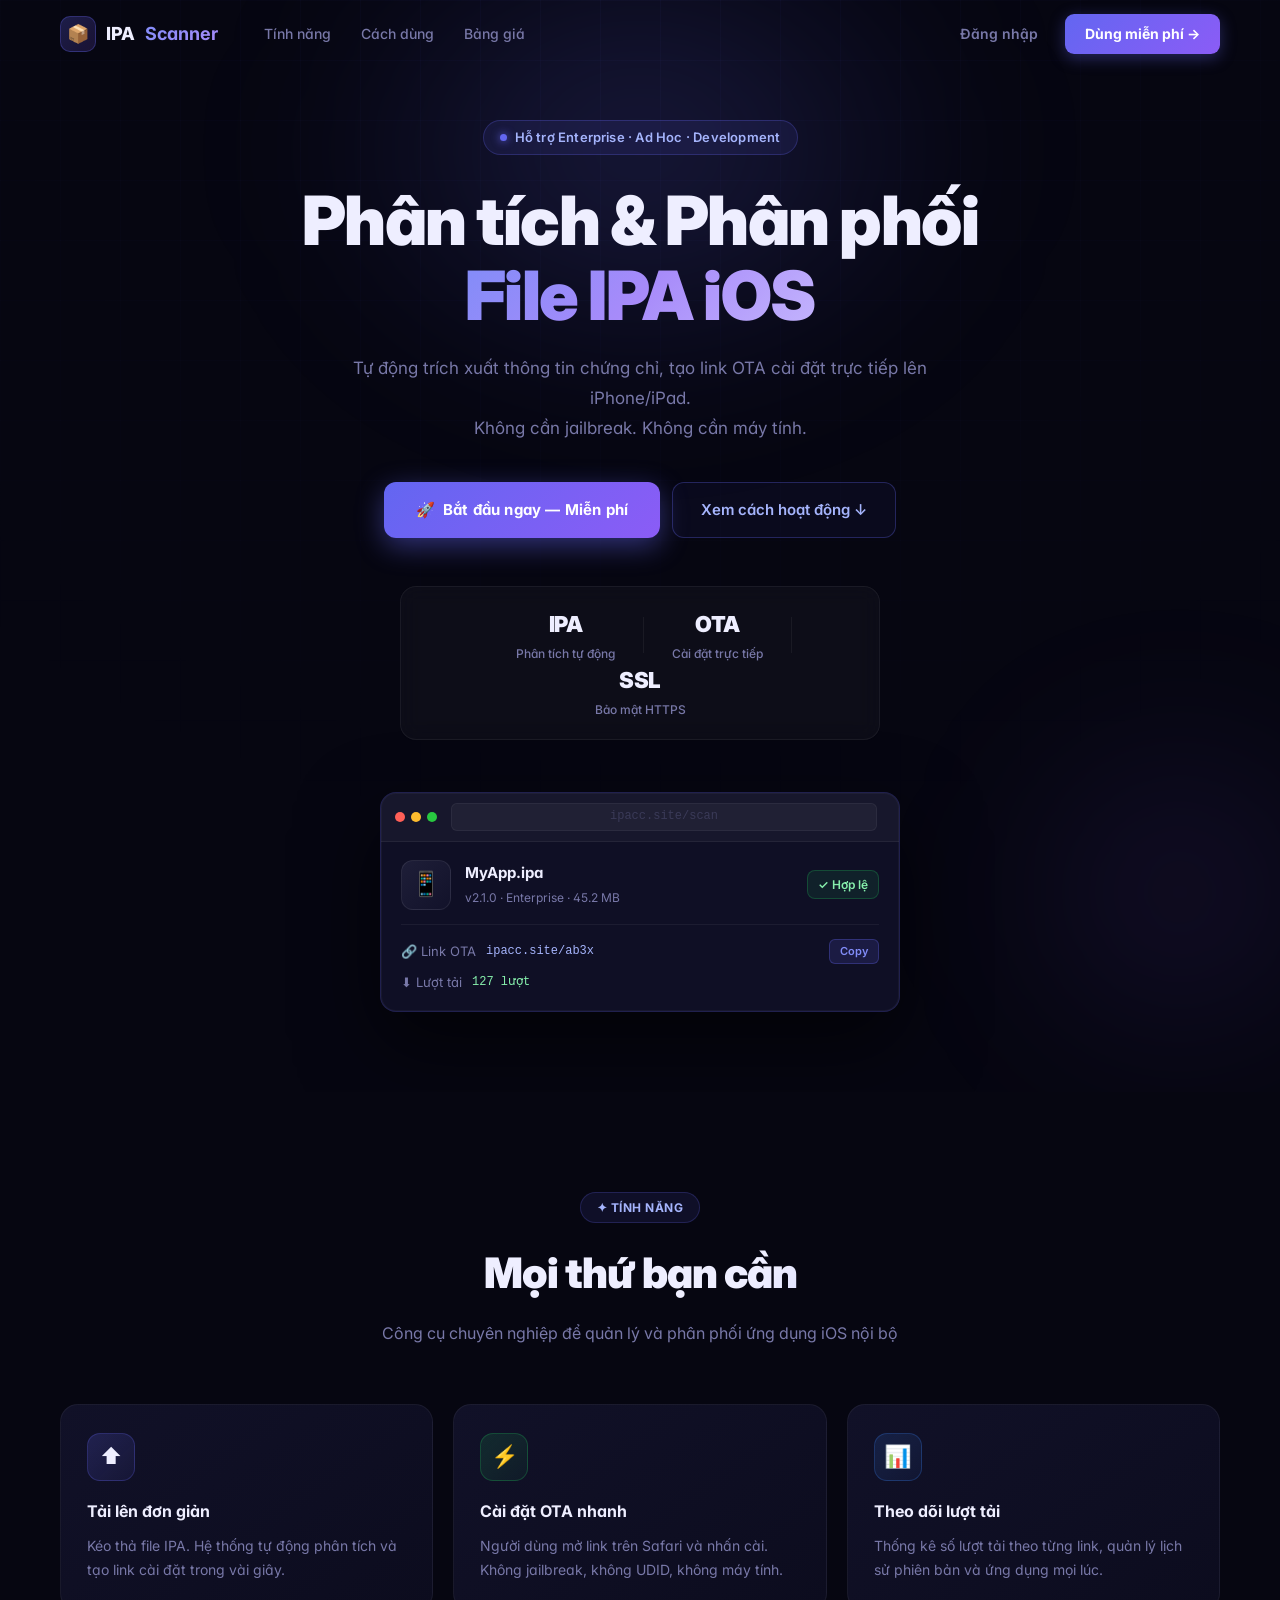
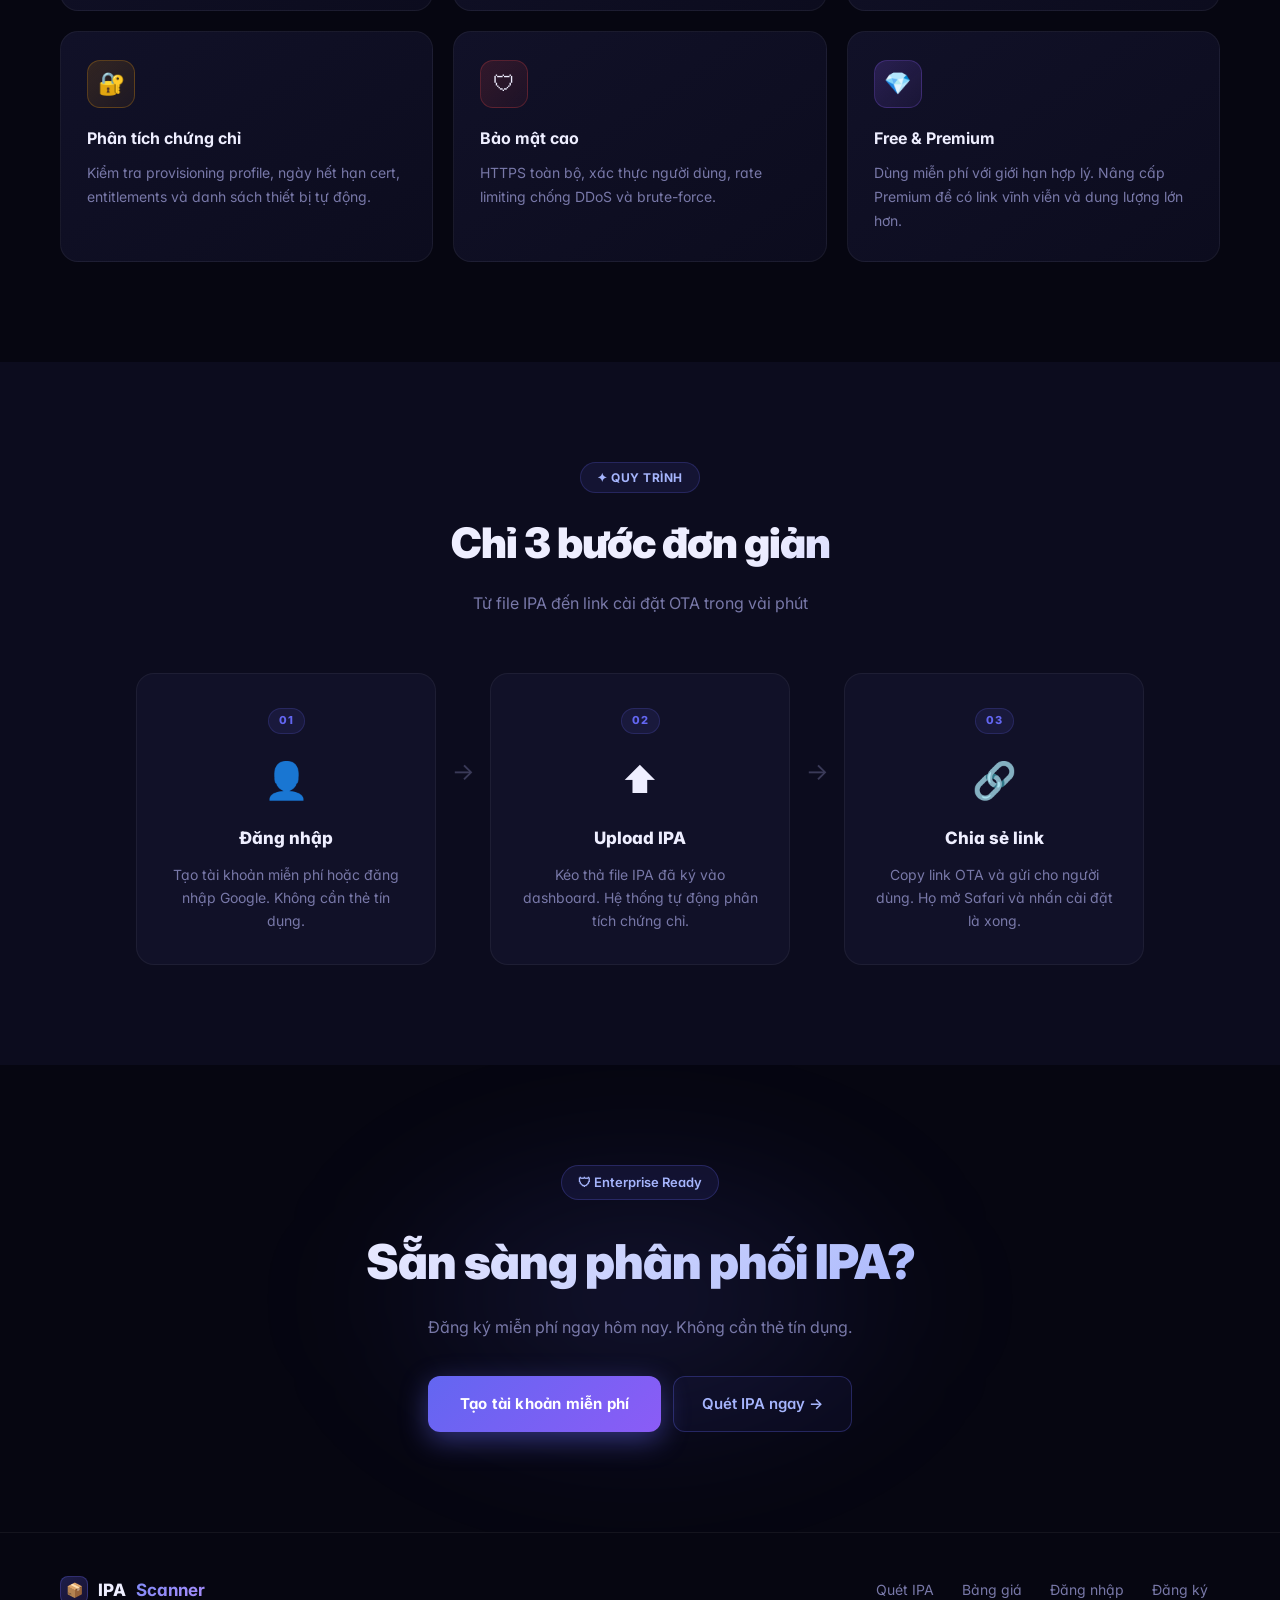
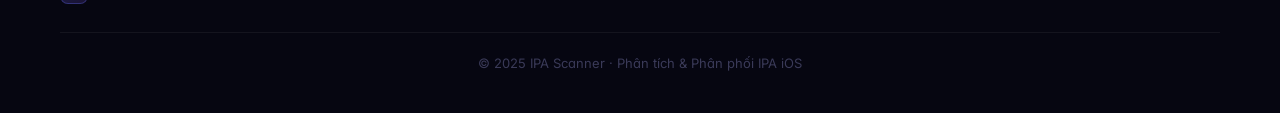
==== commit bb9a47f0: "Switch to Inter font, improve typography across all pages" ====
--- a/static/landing.html
+++ b/static/landing.html
@@ -4,7 +4,7 @@
 <meta charset="UTF-8">
 <meta name="viewport" content="width=device-width, initial-scale=1.0">
 <title>IPA Scanner — Phân tích & Phân phối IPA iOS</title>
-<link href="https://fonts.googleapis.com/css2?family=Be+Vietnam+Pro:wght@400;500;600;700;800;900&display=swap" rel="stylesheet">
+<link href="https://fonts.googleapis.com/css2?family=Inter:wght@400;500;600;700;800;900&display=swap" rel="stylesheet">
 <link rel="stylesheet" href="landing.css">
 </head>
 <body>
--- a/static/landing.css
+++ b/static/landing.css
@@ -17,7 +17,9 @@
 html { scroll-behavior: smooth; }
 
 body {
-    font-family: 'Be Vietnam Pro', -apple-system, sans-serif;
+    font-family: 'Inter', -apple-system, BlinkMacSystemFont, sans-serif;
+    -webkit-font-smoothing: antialiased;
+    font-feature-settings: 'cv02','cv03','cv04','cv11';
     background: var(--bg);
     color: var(--text);
     line-height: 1.6;
@@ -449,7 +451,10 @@
     .section { padding: 68px 20px; }
     .hero-stats { padding: 16px 20px; }
     .hero-stat { padding: 0 16px; }
-    .btn-nav-cta { font-size: 13px; padding: 8px 14px; }
     .footer-top { flex-direction: column; align-items: flex-start; }
     .hero-preview { display: none; }
-}
+    /* Navbar mobile: ẩn nút Đăng nhập, giữ nút CTA nhỏ lại */
+    .btn-ghost { display: none; }
+    .btn-nav-cta { font-size: 13px; padding: 8px 14px; white-space: nowrap; }
+    .nav-inner { padding: 0 4px; }
+}
